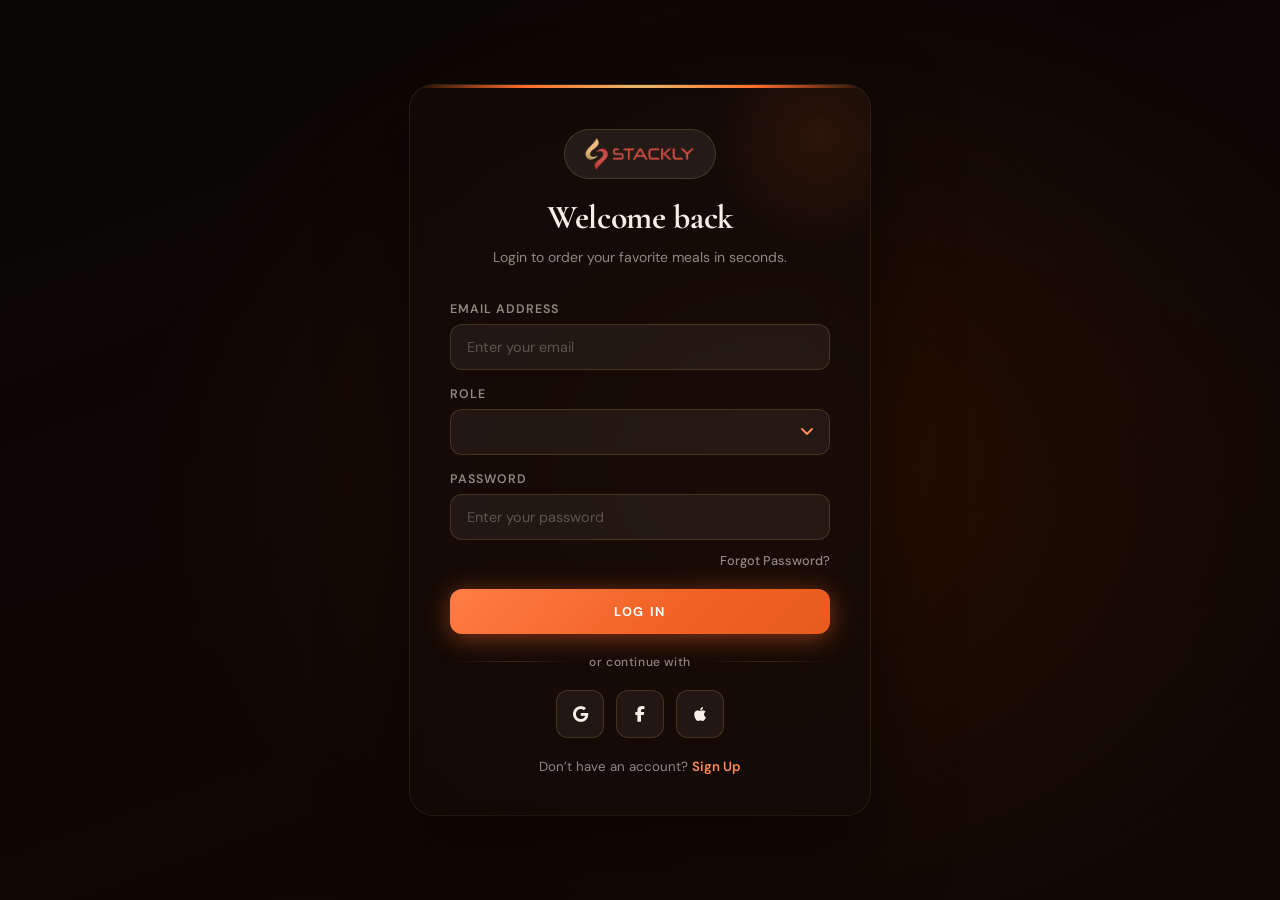
==== index.html @ 40981df6 "first commit" ====
<!DOCTYPE html>
<html lang="en">
<head>
    <meta charset="UTF-8">
    <meta name="viewport" content="width=device-width, initial-scale=1.0">
    <title>Foodora - Login</title>
    <link rel="stylesheet" href="https://cdnjs.cloudflare.com/ajax/libs/font-awesome/6.4.0/css/all.min.css">
    <link rel="stylesheet" href="login.css">
</head>
<body>
    <video autoplay muted loop playsinline id="background-video">
  <source src="./Assets/Untitled design.mp4" type="video/mp4">
  Your browser does not support the video tag.
</video>
    <main>

        <div class="card-container">
            <div class="card-header">
                <div class="brand-pill">
                    <span><img src="./Assets/Stackly logo-100kb.webp" alt=""></span>
                </div>
                <h1>Welcome back</h1>
                <p>Login to order your favorite meals in seconds.</p>
            </div>

            <form class="auth-form">
                <div class="input-group">
                    <label>Email Address</label>
                    <input type="email" placeholder="Enter your email" required>
                </div>
                <div class="input-group">
                    <label>Role</label>
                    <select name="role" id="role"  required>
                        <option value="" ></option>
                        <option value="Customer">Customer</option>
                        <option value="Delivery">Delivery Partner</option>
                        <option value="Hotel">Hotel</option>
                    </select>
                </div>
                <div class="input-group">
                    <label>Password</label>
                    <div class="password-field">
                        <input type="password" placeholder="Enter your password" required>
                    </div>
                </div>

                <div class="action-row">
                    <a href="./404.html">Forgot Password?</a>
                </div>

                <button type="submit" class="main-btn">LOG IN</button>

                <div class="social-divider">or continue with</div>

                <div class="social-row">
                    <a href="./404.html">
                        <button type="button" class="social-btn google"><i class="fab fa-google"></i></button>
                    </a>
                    <a href="./404.html">
                        <button type="button" class="social-btn facebook"><i class="fab fa-facebook-f"></i></button>
                    </a>
                    <a href="./404.html">
                        <button type="button" class="social-btn apple"><i class="fab fa-apple"></i></button>
                    </a>
                </div>

                <div class="footer-note">
                    Don’t have an account? <a href="sign.html">Sign Up</a>
                </div>
            </form>
        </div>
    </main>
    <script>
        document.querySelector('.auth-form').addEventListener('submit', function(e) {
            e.preventDefault();
            const role = document.getElementById('role').value;
            if (role === 'Customer') {
                window.location.href = 'Dashboard-Customer.html';
            } else if (role === 'Delivery') {
                window.location.href = 'Dashboard-DeliveryPartner.html';
            } else if (role === 'Hotel') {
                window.location.href = 'Dashboard-Hotel.html';
            } else {
                alert('Please select a role.');
            }
        });
    </script>
</body>
</html>
---- login.css ----
@import url('https://fonts.googleapis.com/css2?family=Cormorant+Garamond:wght@400;600;700&family=DM+Sans:wght@300;400;500;600&display=swap');

:root {
  --ember:        #FF6B2C;
  --ember-light:  #FF8C55;
  --ember-glow:   rgba(255, 107, 44, 0.25);
  --gold:         #E8B96A;
  --cream:        #F5EFE6;
  --surface:      rgba(18, 12, 8, 0.72);
  --surface-hover:rgba(28, 18, 10, 0.85);
  --border:       rgba(232, 185, 106, 0.18);
  --border-focus: rgba(255, 107, 44, 0.55);
  --text-primary: #F5EFE6;
  --text-muted:   rgba(245, 239, 230, 0.55);
  --input-bg:     rgba(255, 255, 255, 0.055);
  --input-hover:  rgba(255, 255, 255, 0.09);
  --radius-card:  24px;
  --radius-input: 12px;
  --radius-btn:   12px;
  --shadow-card:  0 32px 80px rgba(0,0,0,0.55), 0 0 0 1px var(--border);
  --shadow-btn:   0 4px 24px rgba(255, 107, 44, 0.45);
  --font-display: 'Cormorant Garamond', Georgia, serif;
  --font-body:    'DM Sans', sans-serif;
  --transition:   0.25s cubic-bezier(0.4, 0, 0.2, 1);
}

*, *::before, *::after {
  border: 0;
  padding: 0;
  margin: 0;
  box-sizing: border-box;
}

html, body {
  min-height: 100%;
  font-family: var(--font-body);
  color: var(--text-primary);
  overflow-x: hidden;
}

body {
  background: #0d0806;
}

a {
  text-decoration: none;
  color: var(--ember-light);
  transition: color var(--transition);
}
a:hover {
  color: var(--gold);
}

/*    LOGIN PAGE  */

/* Background Video */
#background-video {
  position: fixed;
  inset: 0;
  width: 100%;
  height: 100%;
  object-fit: cover;
  z-index: -2;
  filter: brightness(0.35) saturate(0.8);
}

body:has(#background-video)::before {
  content: '';
  position: fixed;
  inset: 0;
  z-index: -1;
  background:
    radial-gradient(ellipse 70% 80% at 60% 50%, rgba(120, 40, 0, 0.25) 0%, transparent 70%),
    linear-gradient(160deg, rgba(0,0,0,0.3) 0%, rgba(20, 8, 2, 0.6) 100%);
  pointer-events: none;
}

main {
  min-height: 100vh;
  display: flex;
  align-items: center;
  justify-content: center;
  padding: 24px 16px;
}

.card-container {
  position: relative;
  width: 100%;
  max-width: 460px;
  background: var(--surface);
  backdrop-filter: blur(28px) saturate(1.4);
  -webkit-backdrop-filter: blur(28px) saturate(1.4);
  border-radius: var(--radius-card);
  box-shadow: var(--shadow-card);
  padding: 44px 40px 40px;
  animation: cardReveal 0.7s cubic-bezier(0.22, 1, 0.36, 1) both;
  overflow: hidden;
}

.card-container::before {
  content: '';
  position: absolute;
  top: 0; left: 0; right: 0;
  height: 3px;
  background: linear-gradient(90deg, transparent, var(--ember), var(--gold), var(--ember), transparent);
  border-radius: var(--radius-card) var(--radius-card) 0 0;
}

.card-container::after {
  content: '';
  position: absolute;
  top: -60px; right: -60px;
  width: 220px;
  height: 220px;
  background: radial-gradient(circle, rgba(255,107,44,0.10) 0%, transparent 70%);
  pointer-events: none;
  border-radius: 50%;
}

/*    SIGNUP PAGE */
.page-shell {
  min-height: 100vh;
  display: flex;
  align-items: center;
  justify-content: center;
  padding: 32px 16px;
  background:
    radial-gradient(ellipse 80% 60% at 20% 20%, rgba(180, 70, 10, 0.18) 0%, transparent 60%),
    radial-gradient(ellipse 60% 70% at 80% 80%, rgba(120, 50, 0, 0.14) 0%, transparent 60%),
    linear-gradient(135deg, #0d0806 0%, #120a05 50%, #0f0904 100%);
}

.page-shell::before {
  content: '';
  position: fixed;
  inset: 0;
  background: url("data:image/svg+xml,%3Csvg viewBox='0 0 256 256' xmlns='http://www.w3.org/2000/svg'%3E%3Cfilter id='n'%3E%3CfeTurbulence type='fractalNoise' baseFrequency='0.9' numOctaves='4' stitchTiles='stitch'/%3E%3C/filter%3E%3Crect width='100%25' height='100%25' filter='url(%23n)' opacity='0.04'/%3E%3C/svg%3E");
  pointer-events: none;
  z-index: 0;
  opacity: 0.6;
}

.glass-card {
  position: relative;
  z-index: 1;
  width: 100%;
  max-width: 500px;
  background: var(--surface);
  backdrop-filter: blur(32px) saturate(1.5);
  -webkit-backdrop-filter: blur(32px) saturate(1.5);
  border-radius: var(--radius-card);
  box-shadow: var(--shadow-card), inset 0 1px 0 rgba(255,255,255,0.06);
  padding: 44px 40px 40px;
  animation: cardReveal 0.7s cubic-bezier(0.22, 1, 0.36, 1) both;
  overflow: hidden;
}


   /* SHARED — Card Header */

.card-header {
  text-align: center;
  margin-bottom: 32px;
}

.brand-pill,
.signup-pill {
  display: inline-flex;
  align-items: center;
  justify-content: center;
  background: rgba(255,255,255,0.07);
  border: 1px solid var(--border);
  border-radius: 100px;
  padding: 8px 20px;
  margin-bottom: 20px;
  transition: background var(--transition), border-color var(--transition);
}

.brand-pill:hover,
.signup-pill:hover {
  background: rgba(255,255,255,0.11);
  border-color: rgba(232, 185, 106, 0.3);
}

.brand-pill img,
.signup-pill img {
  height: 32px;
  width: auto;
  object-fit: contain;
  display: block;
}

.card-header h1 {
  font-family: var(--font-display);
  font-size: 2.1rem;
  font-weight: 700;
  letter-spacing: -0.01em;
  color: var(--cream);
  line-height: 1.15;
  margin-bottom: 8px;
}

.card-header p {
  font-size: 0.875rem;
  font-weight: 400;
  color: var(--text-muted);
  line-height: 1.6;
}

/*    SHARED — Form Elements */

.auth-form {
  display: flex;
  flex-direction: column;
  gap: 16px;
}

/* Input Group */
.input-group {
  display: flex;
  flex-direction: column;
  gap: 7px;
  animation: fadeUp 0.5s cubic-bezier(0.22, 1, 0.36, 1) both;
}

.input-group:nth-child(1) { animation-delay: 0.08s; }
.input-group:nth-child(2) { animation-delay: 0.13s; }
.input-group:nth-child(3) { animation-delay: 0.18s; }
.input-group:nth-child(4) { animation-delay: 0.23s; }
.input-group:nth-child(5) { animation-delay: 0.28s; }
.input-group:nth-child(6) { animation-delay: 0.33s; }

.input-group label {
  font-size: 0.775rem;
  font-weight: 600;
  letter-spacing: 0.08em;
  text-transform: uppercase;
  color: var(--text-muted);
  transition: color var(--transition);
}

.input-group:focus-within label {
  color: var(--ember-light);
}

/* Base input / select styles */
.input-group input,
.input-group select {
  width: 100%;
  background: var(--input-bg);
  border: 1px solid var(--border);
  border-radius: var(--radius-input);
  padding: 13px 16px;
  font-family: var(--font-body);
  font-size: 0.9rem;
  font-weight: 400;
  color: var(--text-primary);
  outline: none;
  transition:
    background var(--transition),
    border-color var(--transition),
    box-shadow var(--transition);
  appearance: none;
  -webkit-appearance: none;
}

.input-group input::placeholder {
  color: rgba(245, 239, 230, 0.28);
}

.input-group input:hover,
.input-group select:hover {
  background: var(--input-hover);
  border-color: rgba(232, 185, 106, 0.28);
}

.input-group input:focus,
.input-group select:focus {
  background: rgba(255, 107, 44, 0.05);
  border-color: var(--border-focus);
  box-shadow: 0 0 0 3px rgba(255, 107, 44, 0.12), 0 2px 8px rgba(0,0,0,0.2);
}

/* Select arrow */
.input-group select {
  background-image: url("data:image/svg+xml,%3Csvg xmlns='http://www.w3.org/2000/svg' width='12' height='8' fill='none'%3E%3Cpath d='M1 1l5 5 5-5' stroke='%23FF8C55' stroke-width='1.8' stroke-linecap='round' stroke-linejoin='round'/%3E%3C/svg%3E");
  background-repeat: no-repeat;
  background-position: right 16px center;
  padding-right: 42px;
  cursor: pointer;
}

.input-group select option {
  background: #1a0e08;
  color: var(--text-primary);
}

/* Password field wrapper */
.password-field {
  position: relative;
  display: flex;
  align-items: center;
}

.password-field input {
  width: 100%;
  padding-right: 48px;
}

.password-field button {
  position: absolute;
  right: 14px;
  background: none;
  border: none;
  cursor: pointer;
  color: var(--text-muted);
  font-size: 0.9rem;
  display: flex;
  align-items: center;
  padding: 4px;
  border-radius: 6px;
  transition: color var(--transition), background var(--transition);
}

.password-field button:hover {
  color: var(--ember-light);
  background: rgba(255, 255, 255, 0.8);
}

.action-row {
  display: flex;
  justify-content: flex-end;
  margin-top: -4px;
}

.action-row a {
  font-size: 0.8rem;
  font-weight: 500;
  color: var(--text-muted);
  transition: color var(--transition);
}
.action-row a:hover {
  color: var(--ember-light);
}

.main-btn {
  width: 100%;
  padding: 14px 24px;
  background: linear-gradient(135deg, var(--ember) 0%, #e85a1e 100%);
  color: #fff;
  font-family: var(--font-body);
  font-size: 0.8rem;
  font-weight: 700;
  letter-spacing: 0.12em;
  text-transform: uppercase;
  border-radius: var(--radius-btn);
  cursor: pointer;
  box-shadow: var(--shadow-btn);
  transition:
transform var(--transition),
box-shadow var(--transition),
filter var(--transition);
  position: relative;
  overflow: hidden;
  margin-top: 4px;
}

.main-btn::before {
  content: '';
  position: absolute;
  inset: 0;
  background: linear-gradient(135deg, rgba(255,255,255,0.12) 0%, transparent 60%);
  border-radius: inherit;
}

.main-btn:hover {
  transform: translateY(-2px);
  box-shadow: 0 8px 32px rgba(255, 107, 44, 0.55);
  filter: brightness(1.08);
}

.main-btn:active {
  transform: translateY(0);
  box-shadow: 0 2px 12px rgba(255, 107, 44, 0.3);
}

.social-divider {
  display: flex;
  align-items: center;
  gap: 12px;
  font-size: 0.75rem;
  font-weight: 500;
  color: var(--text-muted);
  letter-spacing: 0.05em;
  margin: 4px 0;
}

.social-divider::before,
.social-divider::after {
  content: '';
  flex: 1;
  height: 1px;
  background: linear-gradient(90deg, transparent, var(--border), transparent);
}

.social-row {
  display: flex;
  justify-content: center;
  gap: 12px;
}

.social-row a {
  display: flex;
}

.social-btn {
  width: 48px;
  height: 48px;
  display: flex;
  align-items: center;
  justify-content: center;
  border-radius: 12px;
  background: var(--input-bg);
  border: 1px solid var(--border);
  color: var(--text-primary);
  font-size: 1rem;
  cursor: pointer;
  transition:
    background var(--transition),
    border-color var(--transition),
    transform var(--transition),
    box-shadow var(--transition);
}

.social-btn:hover {
  transform: translateY(-3px);
  background: var(--input-hover);
}

.social-btn.google:hover {
  border-color: rgba(234, 67, 53, 0.5);
  box-shadow: 0 6px 20px rgba(234, 67, 53, 0.2);
  color: #EA4335;
}

.social-btn.facebook:hover {
  border-color: rgba(66, 103, 178, 0.5);
  box-shadow: 0 6px 20px rgba(66, 103, 178, 0.2);
  color: #4267B2;
}

.social-btn.apple:hover {
  border-color: rgba(245, 239, 230, 0.35);
  box-shadow: 0 6px 20px rgba(255,255,255, 0.08);
  color: #f0f0f0;
}

.footer-note {
  text-align: center;
  font-size: 0.83rem;
  color: var(--text-muted);
  padding-top: 4px;
}

.footer-note a {
  font-weight: 600;
  color: var(--ember-light);
}
.footer-note a:hover {
  color: var(--gold);
}

.terms-row,
.receive-updates {
  display: flex;
  align-items: flex-start;
  gap: 10px;
  font-size: 0.82rem;
  color: var(--text-muted);
  line-height: 1.5;
}

.receive-updates {
  align-items: center;
}

.checkbox-label {
  display: flex;
  align-items: flex-start;
  gap: 10px;
  cursor: pointer;
  user-select: none;
}

/* Custom checkbox */
.terms-row input[type="checkbox"],
.receive-updates input[type="checkbox"] {
  width: 17px;
  height: 17px;
  min-width: 17px;
  border-radius: 5px;
  border: 1.5px solid var(--border);
  background: var(--input-bg);
  cursor: pointer;
  accent-color: var(--ember);
  appearance: auto;
  -webkit-appearance: auto;
  margin-top: 2px;
}

.terms-row a,
.receive-updates a {
  font-weight: 500;
  color: var(--ember-light);
  border-bottom: 1px dashed rgba(255, 140, 85, 0.35);
}
.terms-row a:hover,
.receive-updates a:hover {
  color: var(--gold);
  border-bottom-color: var(--gold);
}

/* ══════════════════════════════════════════════
   ANIMATIONS
   ══════════════════════════════════════════════ */

@keyframes cardReveal {
  from {
    opacity: 0;
    transform: translateY(28px) scale(0.97);
  }
  to {
    opacity: 1;
    transform: translateY(0) scale(1);
  }
}

@keyframes fadeUp {
  from {
    opacity: 0;
    transform: translateY(12px);
  }
  to {
    opacity: 1;
    transform: translateY(0);
  }
}

/* ══════════════════════════════════════════════
   SCROLLBAR (signup page is tall)
   ══════════════════════════════════════════════ */

::-webkit-scrollbar {
  width: 6px;
}
::-webkit-scrollbar-track {
  background: #0d0806;
}
::-webkit-scrollbar-thumb {
  background: rgba(255,107,44,0.3);
  border-radius: 3px;
}
::-webkit-scrollbar-thumb:hover {
  background: rgba(255,107,44,0.55);
}

/* ══════════════════════════════════════════════
   RESPONSIVE
   ══════════════════════════════════════════════ */

@media (max-width: 520px) {
  .card-container,
  .glass-card {
    padding: 36px 24px 32px;
    border-radius: 20px;
  }

  .card-header h1 {
    font-size: 1.8rem;
  }

  .social-btn {
    width: 44px;
    height: 44px;
  }
}

@media (max-width: 360px) {
  .card-container,
  .glass-card {
    padding: 28px 18px 28px;
  }
}
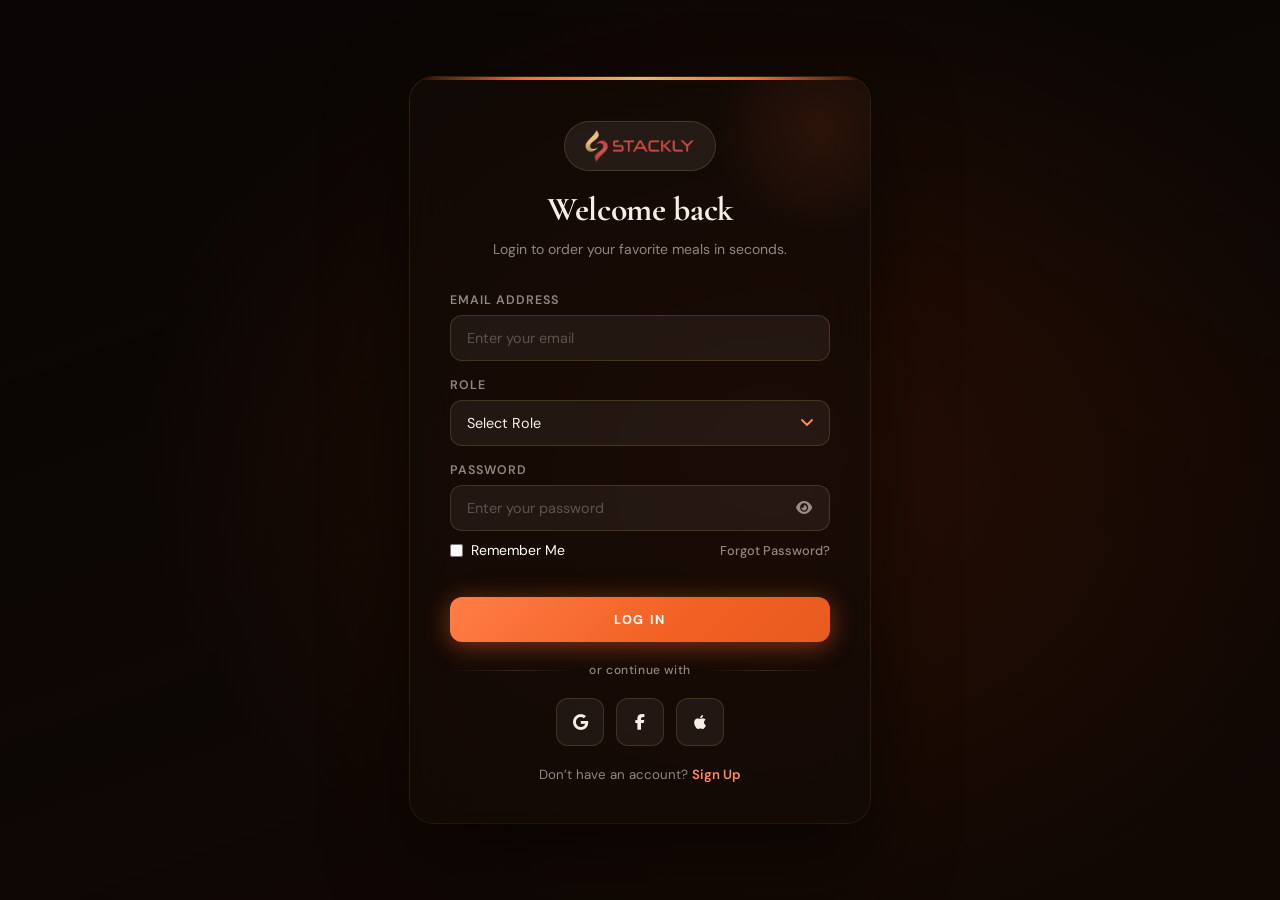
==== commit 5c542759: "REMEMBER ME BUTTON ADDED" ====
--- a/index.html
+++ b/index.html
@@ -3,7 +3,7 @@
 <head>
     <meta charset="UTF-8">
     <meta name="viewport" content="width=device-width, initial-scale=1.0">
-    <title>Foodora - Login</title>
+    <title>Stackly food - Login</title>
     <link rel="stylesheet" href="https://cdnjs.cloudflare.com/ajax/libs/font-awesome/6.4.0/css/all.min.css">
     <link rel="stylesheet" href="login.css">
 </head>
@@ -26,27 +26,46 @@
             <form class="auth-form">
                 <div class="input-group">
                     <label>Email Address</label>
-                    <input type="email" placeholder="Enter your email" required>
+                    <input type="email" id="loginEmail" placeholder="Enter your email" required>
                 </div>
                 <div class="input-group">
                     <label>Role</label>
                     <select name="role" id="role"  required>
-                        <option value="" ></option>
+                        <option value="" selected disabled>Select Role</option>
                         <option value="Customer">Customer</option>
                         <option value="Delivery">Delivery Partner</option>
                         <option value="Hotel">Hotel</option>
                     </select>
                 </div>
-                <div class="input-group">
-                    <label>Password</label>
-                    <div class="password-field">
-                        <input type="password" placeholder="Enter your password" required>
-                    </div>
-                </div>
+               <div class="input-group">
+    <label>Password</label>
 
-                <div class="action-row">
-                    <a href="./404.html">Forgot Password?</a>
-                </div>
+    <div class="password-field">
+
+        <input
+            type="password"
+            id="password"
+            placeholder="Enter your password"
+            required
+        >
+
+        <button type="button" class="toggle-password" id="togglePassword">
+            <i class="fas fa-eye"></i>
+        </button>
+
+    </div>
+</div>
+<div class="action-row remember-row">
+
+    <label class="remember-me">
+        <input type="checkbox" id="rememberMe">
+        <span>Remember Me</span>
+    </label>
+
+    <a href="./404.html">Forgot Password?</a>
+
+</div>
+    
 
                 <button type="submit" class="main-btn">LOG IN</button>
 
@@ -73,6 +92,8 @@
     <script>
         document.querySelector('.auth-form').addEventListener('submit', function(e) {
             e.preventDefault();
+            const email = document.getElementById('loginEmail').value;
+            sessionStorage.setItem('userEmail', email);
             const role = document.getElementById('role').value;
             if (role === 'Customer') {
                 window.location.href = 'Dashboard-Customer.html';
@@ -84,6 +105,32 @@
                 alert('Please select a role.');
             }
         });
+        /* PASSWORD SHOW/HIDE */
+
+const togglePassword =
+document.getElementById('togglePassword');
+
+const password =
+document.getElementById('password');
+
+togglePassword.addEventListener('click', () => {
+
+    if(password.type === 'password'){
+
+        password.type = 'text';
+
+        togglePassword.innerHTML =
+        '<i class="fas fa-eye-slash"></i>';
+
+    } else {
+
+        password.type = 'password';
+
+        togglePassword.innerHTML =
+        '<i class="fas fa-eye"></i>';
+    }
+
+});
     </script>
 </body>
 </html>
--- a/login.css
+++ b/login.css
@@ -573,23 +573,156 @@
 @media (max-width: 520px) {
   .card-container,
   .glass-card {
-    padding: 36px 24px 32px;
-    border-radius: 20px;
+    padding: 32px 20px 28px;
+    border-radius: 18px;
+    max-width: 100%;
   }
 
   .card-header h1 {
-    font-size: 1.8rem;
+    font-size: 1.75rem;
+  }
+
+  .card-header p {
+    font-size: 0.85rem;
+  }
+
+  .auth-form {
+    gap: 14px;
+  }
+
+  .input-group {
+    gap: 6px;
+  }
+
+  .input-group input,
+  .input-group select {
+    padding: 12px 14px;
+    font-size: 0.88rem;
+  }
+
+  .main-btn {
+    padding: 12px 0;
+    font-size: 0.95rem;
+  }
+
+  .social-row {
+    gap: 10px;
   }
 
   .social-btn {
-    width: 44px;
-    height: 44px;
+    width: 42px;
+    height: 42px;
+  }
+}
+
+@media (max-width: 440px) {
+  .card-container,
+  .glass-card {
+    padding: 28px 18px 24px;
+  }
+
+  .card-header h1 {
+    font-size: 1.6rem;
+  }
+
+  .card-header p {
+    font-size: 0.82rem;
+  }
+
+  .main-btn {
+    padding: 11px 0;
   }
 }
 
 @media (max-width: 360px) {
   .card-container,
   .glass-card {
-    padding: 28px 18px 28px;
-  }
+    padding: 24px 14px 22px;
+  }
+
+  .card-header h1 {
+    font-size: 1.5rem;
+  }
+
+  .card-header p {
+    font-size: 0.8rem;
+  }
+
+  .input-group input,
+  .input-group select {
+    padding: 10px 12px;
+    font-size: 0.86rem;
+  }
+
+  .social-btn {
+    width: 40px;
+    height: 40px;
+  }
+}
+
+/* PASSWORD FIELD */
+
+.password-field{
+    position:relative;
+}
+
+.password-field input{
+    width:100%;
+    padding-right:55px;
+}
+
+/* EYE BUTTON */
+
+.toggle-password{
+    position:absolute;
+    right:14px;
+    top:50%;
+    transform:translateY(-50%);
+
+    background:none;
+    border:none;
+
+    color:white;
+
+    cursor:pointer;
+
+    font-size:16px;
+}
+
+/* REMEMBER ME */
+
+.remember-row{
+    display:flex;
+    align-items:center;
+    justify-content:space-between;
+
+    margin-top:-6px;
+    margin-bottom:18px;
+}
+
+.remember-me{
+    display:flex;
+    align-items:center;
+    gap:8px;
+
+    color:#fff;
+
+    font-size:14px;
+
+    cursor:pointer;
+}
+
+.remember-me input{
+    accent-color:#ff6b2c;
+    cursor:pointer;
+}
+
+/* SELECT PLACEHOLDER */
+
+select{
+    color:white;
+}
+
+select option{
+    color:black;
 }
